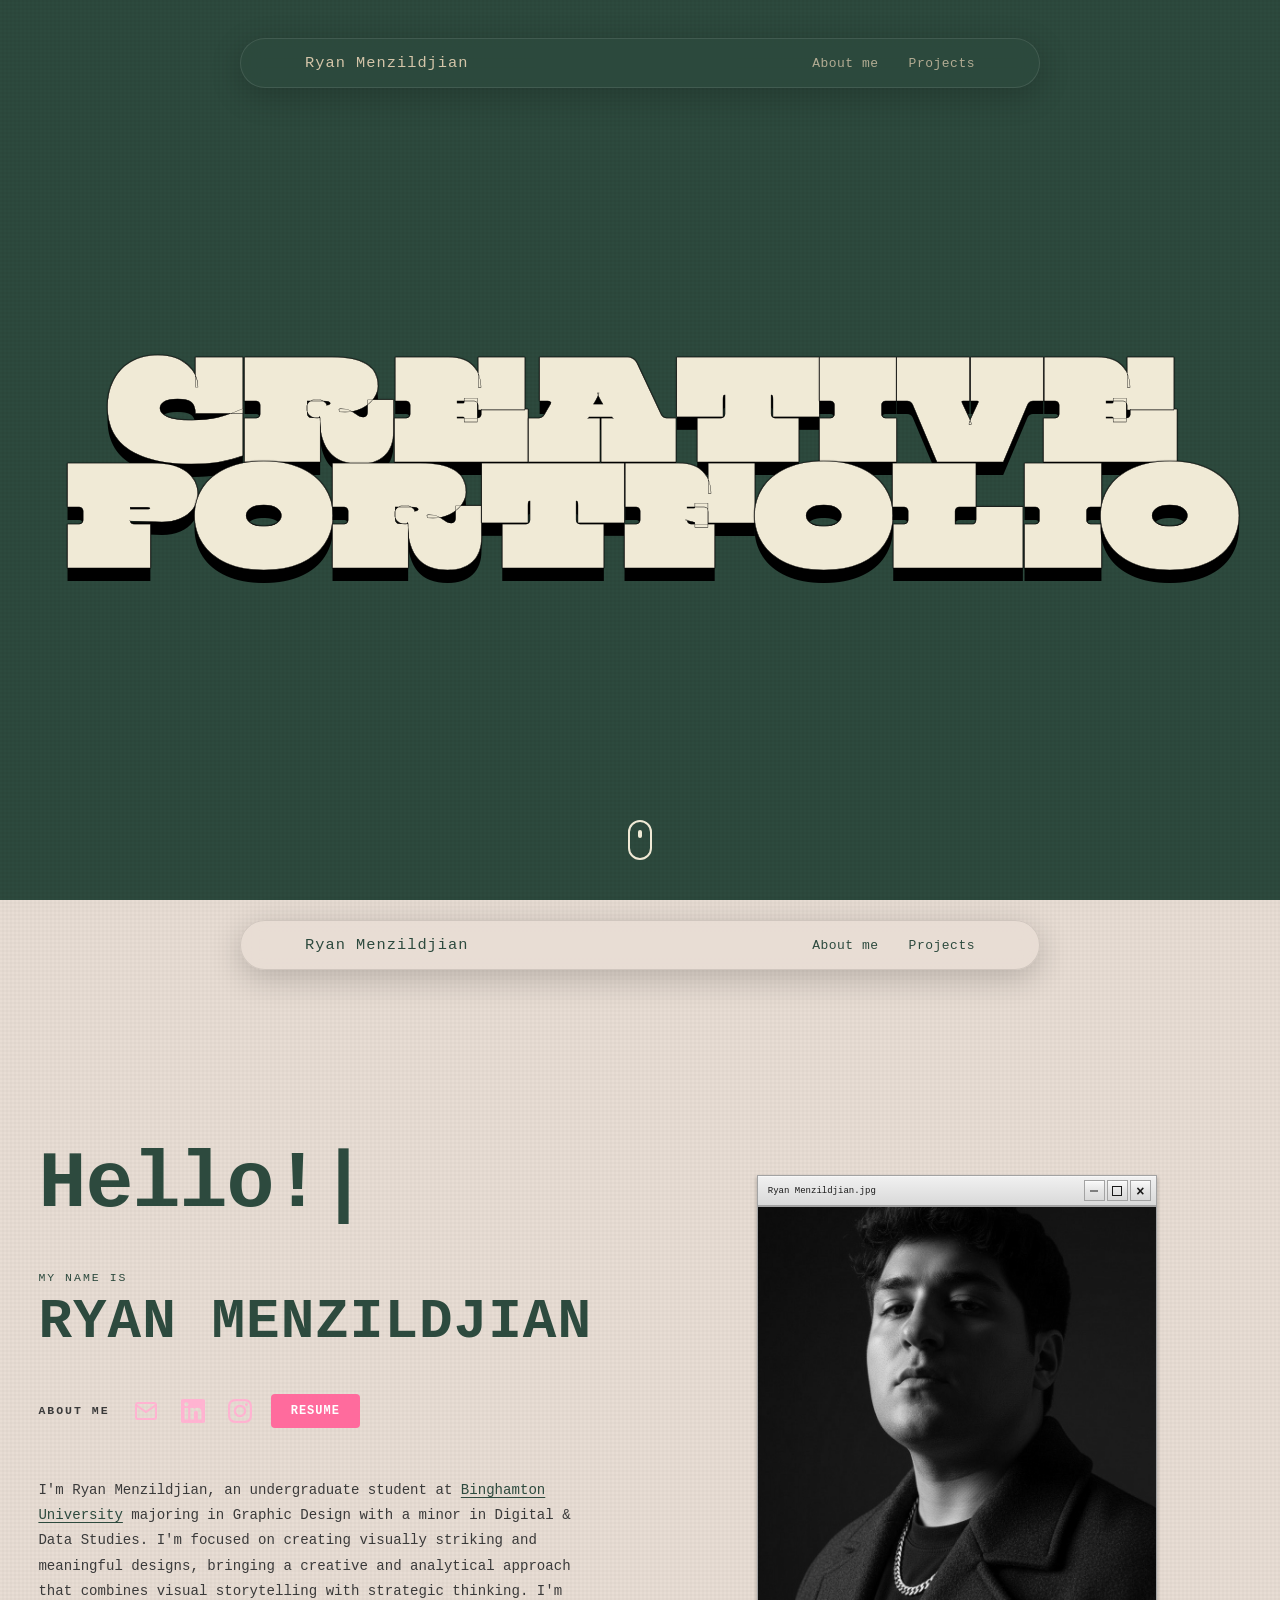
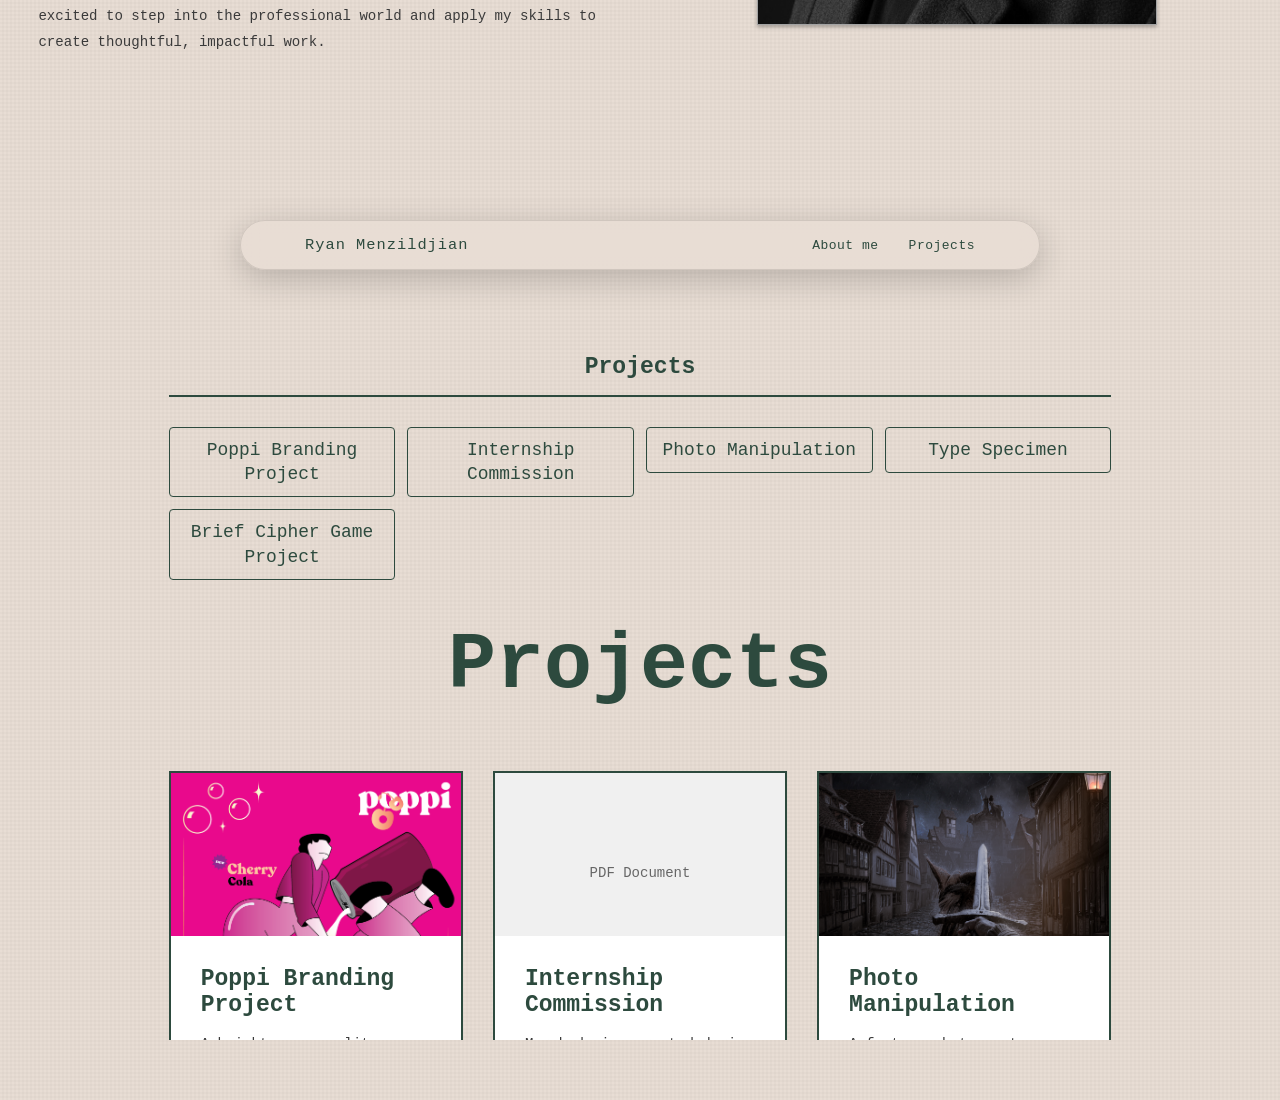
==== index.html @ 1279fafe "Initial portfolio site deployment Made-with: Cursor" ====
<!DOCTYPE html>
<html lang="en">
<head>
    <meta charset="UTF-8">
    <meta name="viewport" content="width=device-width, initial-scale=1.0">
    <title>Ryan Menzildjian - Creative Portfolio</title>
    <link rel="preconnect" href="https://fonts.googleapis.com">
    <link rel="preconnect" href="https://fonts.gstatic.com" crossorigin>
    <link href="https://fonts.googleapis.com/css2?family=Inter:wght@400;500;600;700&family=Archivo+Black&display=swap" rel="stylesheet">
    <link rel="stylesheet" href="styles.css">
</head>
<body>
    <!-- Scroll Progress Bar -->
    <div class="scroll-progress-bar"></div>
    
    <!-- Top Section - Green Background -->
    <section class="top-section">
        <header class="header-nav">
            <div class="name-header">Ryan Menzildjian</div>
            <nav class="nav-menu">
                <a href="#about">About me</a>
                <a href="#projects">Projects</a>
            </nav>
        </header>
        <h1 class="portfolio-title">
            <span class="word-first">
                <span class="letter">C</span>
                <span class="letter">r</span>
                <span class="letter">e</span>
                <span class="letter">a</span>
                <span class="letter">t</span>
                <span class="letter">i</span>
                <span class="letter">v</span>
                <span class="letter">e</span>
            </span>
            <span class="word-second">
                <span class="letter">P</span>
                <span class="letter">o</span>
                <span class="letter">r</span>
                <span class="letter">t</span>
                <span class="letter">f</span>
                <span class="letter">o</span>
                <span class="letter">l</span>
                <span class="letter">i</span>
                <span class="letter">o</span>
            </span>
        </h1>
        <div class="scroll-indicator">
            <div class="mouse-icon">
                <div class="mouse-wheel"></div>
            </div>
        </div>
    </section>

    <!-- Projects Section -->
    <section class="projects-section" id="projects">
        <header class="projects-header-nav">
            <div class="projects-name-header">Ryan Menzildjian</div>
            <nav class="projects-nav-menu">
                <a href="#about">About me</a>
                <a href="#projects">Projects</a>
            </nav>
        </header>
        <div class="projects-content">
            <div class="projects-sidebar">
                <h3 class="sidebar-title">Projects</h3>
                <ul class="projects-list">
                    <li><a href="project-poppi.html" class="project-list-link">Poppi Branding Project</a></li>
                    <li><a href="project-internship.html" class="project-list-link">Internship Commission</a></li>
                    <li><a href="project-photo-manipulation.html" class="project-list-link">Photo Manipulation</a></li>
                    <li><a href="project-type-specimen.html" class="project-list-link">Type Specimen</a></li>
                    <li><a href="project-brief-cipher.html" class="project-list-link">Brief Cipher Game Project</a></li>
                </ul>
            </div>
            <div class="projects-main">
                <h2 class="projects-title">Projects</h2>
                <div class="projects-grid">
                    <a href="project-poppi.html" class="project-card-link">
                        <div class="project-card">
                            <div class="project-gallery">
                                <div class="project-image-container">
                                    <img src="Poppi Branding Project/portfolio5 final)-01.png" alt="Poppi Branding Project preview" class="project-image">
                                </div>
                            </div>
                            <div class="project-info">
                                <h3 class="project-title">Poppi Branding Project</h3>
                                <p class="project-description">A bright, personality-driven branding concept for Poppi with packaging mockups and social-ready visuals.</p>
                            </div>
                        </div>
                    </a>
                    <a href="project-internship.html" class="project-card-link">
                        <div class="project-card">
                            <div class="project-gallery">
                                <div class="project-image-container">
                                    <div style="background: #f0f0f0; width: 100%; height: 200px; display: flex; align-items: center; justify-content: center; color: #666; font-size: 14px;">PDF Document</div>
                                </div>
                            </div>
                            <div class="project-info">
                                <h3 class="project-title">Internship Commission</h3>
                                <p class="project-description">Merch design created during my Girl Gains internship, from early concepts to print-ready files.</p>
                            </div>
                        </div>
                    </a>
                    <a href="project-photo-manipulation.html" class="project-card-link">
                        <div class="project-card">
                            <div class="project-gallery">
                                <div class="project-image-container">
                                    <img src="Photo Manipulation/Menzildjian_Finished.jpg" alt="Photo Manipulation" class="project-image">
                                </div>
                            </div>
                            <div class="project-info">
                                <h3 class="project-title">Photo Manipulation</h3>
                                <p class="project-description">A fantasy photo montage built for immersion, escapism, and a sense of wonder.</p>
                            </div>
                        </div>
                    </a>
                    <a href="project-type-specimen.html" class="project-card-link">
                        <div class="project-card">
                            <div class="project-gallery">
                                <div class="project-image-container">
                                    <img src="Type Specimen/TypePost1.png" alt="Type Specimen preview" class="project-image">
                                </div>
                            </div>
                            <div class="project-info">
                                <h3 class="project-title">Type Specimen</h3>
                                <p class="project-description">A type specimen series showing how one typeface can carry bold editorial and social layouts.</p>
                            </div>
                        </div>
                    </a>
                    <a href="project-brief-cipher.html" class="project-card-link">
                        <div class="project-card">
                            <div class="project-gallery">
                                <div class="project-image-container">
                                    <div class="brief-cipher-preview">
                                        <div class="brief-cipher-preview-title">BRIEF CIPHER</div>
                                        <div class="brief-cipher-preview-sub">Design Process Card Game</div>
                                        <div class="brief-cipher-preview-chip">4-8 Players</div>
                                    </div>
                                </div>
                            </div>
                            <div class="project-info">
                                <h3 class="project-title">Brief Cipher Game Project</h3>
                                <p class="project-description">A team card game that teaches design process through sketching, guessing, and quick collaboration.</p>
                            </div>
                        </div>
                    </a>
                </div>
            </div>
        </div>
    </section>

    <!-- Bottom Section - Beige Background -->
    <section class="bottom-section" id="about">
        <header class="bottom-header-nav">
            <div class="bottom-name-header">Ryan Menzildjian</div>
            <nav class="bottom-nav-menu">
                <a href="#about">About me</a>
                <a href="#projects">Projects</a>
            </nav>
        </header>
        <div class="bottom-content">
            <div class="left-content">
                <h1 class="greeting">
                    <span class="greeting-text" data-languages='["Hello!", "Hola!", "Bonjour!", "Ciao!", "こんにちは!", "Guten Tag!", "مرحبا!", "Привет!", "Olá!", "안녕하세요!"]'></span><span class="typing-cursor">|</span>
                </h1>
                <div class="name-intro">
                    <div class="name-label">MY NAME IS</div>
                    <div class="name-large">RYAN MENZILDJIAN</div>
                </div>
                <div class="about-section">
                    <h2 class="about-heading">ABOUT ME</h2>
                    <div class="contact-icons">
                        <a href="mailto:ryanmenzildjian@gmail.com" class="icon-link">
                            <svg class="icon" viewBox="0 0 24 24" fill="none" stroke="currentColor" stroke-width="2">
                                <path d="M4 4h16c1.1 0 2 .9 2 2v12c0 1.1-.9 2-2 2H4c-1.1 0-2-.9-2-2V6c0-1.1.9-2 2-2z"></path>
                                <polyline points="22,6 12,13 2,6"></polyline>
                            </svg>
                        </a>
                        <a href="https://www.linkedin.com/in/ryan-menzildjian-054751360" target="_blank" rel="noopener noreferrer" class="icon-link">
                            <svg class="icon" viewBox="0 0 24 24" fill="currentColor">
                                <path d="M20.447 20.452h-3.554v-5.569c0-1.328-.027-3.037-1.852-3.037-1.853 0-2.136 1.445-2.136 2.939v5.667H9.351V9h3.414v1.561h.046c.477-.9 1.637-1.85 3.37-1.85 3.601 0 4.267 2.37 4.267 5.455v6.286zM5.337 7.433c-1.144 0-2.063-.926-2.063-2.065 0-1.138.92-2.063 2.063-2.063 1.14 0 2.064.925 2.064 2.063 0 1.139-.925 2.065-2.064 2.065zm1.782 13.019H3.555V9h3.564v11.452zM22.225 0H1.771C.792 0 0 .774 0 1.729v20.542C0 23.227.792 24 1.771 24h20.451C23.2 24 24 23.227 24 22.271V1.729C24 .774 23.2 0 22.222 0h.003z"/>
                            </svg>
                        </a>
                        <a href="https://www.instagram.com/ryan.menzi/" target="_blank" rel="noopener noreferrer" class="icon-link">
                            <svg class="icon" viewBox="0 0 24 24" fill="currentColor">
                                <path d="M12 2.163c3.204 0 3.584.012 4.85.07 3.252.148 4.771 1.691 4.919 4.919.058 1.265.069 1.645.069 4.849 0 3.205-.012 3.584-.069 4.849-.149 3.225-1.664 4.771-4.919 4.919-1.266.058-1.644.07-4.85.07-3.204 0-3.584-.012-4.849-.07-3.26-.149-4.771-1.699-4.919-4.92-.058-1.265-.07-1.644-.07-4.849 0-3.204.013-3.583.07-4.849.149-3.227 1.664-4.771 4.919-4.919 1.266-.057 1.645-.069 4.849-.069zm0-2.163c-3.259 0-3.667.014-4.947.072-4.358.2-6.78 2.618-6.98 6.98-.059 1.281-.073 1.689-.073 4.948 0 3.259.014 3.668.072 4.948.2 4.358 2.618 6.78 6.98 6.98 1.281.058 1.689.072 4.948.072 3.259 0 3.668-.014 4.948-.072 4.354-.2 6.782-2.618 6.979-6.98.059-1.28.073-1.689.073-4.948 0-3.259-.014-3.667-.072-4.947-.196-4.354-2.617-6.78-6.979-6.98-1.281-.059-1.69-.073-4.949-.073zm0 5.838c-3.403 0-6.162 2.759-6.162 6.162s2.759 6.163 6.162 6.163 6.162-2.759 6.162-6.163c0-3.403-2.759-6.162-6.162-6.162zm0 10.162c-2.209 0-4-1.79-4-4 0-2.209 1.791-4 4-4s4 1.791 4 4c0 2.21-1.791 4-4 4zm6.406-11.845c-.796 0-1.441.645-1.441 1.44s.645 1.44 1.441 1.44c.795 0 1.439-.645 1.439-1.44s-.644-1.44-1.439-1.44z"/>
                            </svg>
                        </a>
                        <a href="Ryans Resume.pdf" target="_blank" rel="noopener noreferrer" class="resume-btn">RESUME</a>
                    </div>
                </div>
                <p class="bio-text">I'm Ryan Menzildjian, an undergraduate student at <a href="https://www.binghamton.edu" target="_blank" rel="noopener noreferrer" class="bio-link">Binghamton University</a> majoring in Graphic Design with a minor in Digital & Data Studies. I'm focused on creating visually striking and meaningful designs, bringing a creative and analytical approach that combines visual storytelling with strategic thinking. I'm excited to step into the professional world and apply my skills to create thoughtful, impactful work.</p>
            </div>
            <div class="right-content">
                <div class="portrait-frame">
                    <div class="windows-window">
                        <div class="window-titlebar">
                            <div class="window-title">Ryan Menzildjian.jpg</div>
                            <div class="window-controls">
                                <button class="window-btn minimize-btn"></button>
                                <button class="window-btn maximize-btn"></button>
                                <button class="window-btn close-btn"></button>
                            </div>
                        </div>
                        <div class="window-content">
                            <div class="portrait-image-wrapper">
                                <img src="imagdfgdfsge.jpg" alt="Ryan Menzildjian" class="portrait-image" draggable="false" oncontextmenu="return false;">
                            </div>
                        </div>
                    </div>
                </div>
            </div>
        </div>
    </section>

    <script src="image-compat.js"></script>
    <script src="script.js"></script>
</body>
</html>
---- styles.css ----
@font-face {
    font-family: 'Klose Slab';
    src: url('Klose Slab Regular.ttf') format('truetype');
    font-weight: normal;
    font-style: normal;
}

* {
    margin: 0;
    padding: 0;
    box-sizing: border-box;
}

:root {
    --green-dark: #2D4A3E;
    --green-light: #D4C5A9;
    --beige: #E8DDD4;
    --pink: #FF6B9D;
    --pink-light: #FFB3D1;
    --text-dark: #3A3A3A;
}

body {
    font-family: 'Consolas', 'Monaco', 'Menlo', 'Courier New', monospace;
    font-size: clamp(14px, 1vw, 16px);
    overflow-x: hidden;
    overflow-y: auto;
    height: 300vh;
}

/* Scroll Progress Bar */
.scroll-progress-bar {
    position: fixed;
    top: 0;
    left: 0;
    width: 0%;
    height: 4px;
    background: var(--green-light);
    z-index: 10000;
    transition: width 0.1s ease-out;
    box-shadow: 0 2px 4px rgba(0, 0, 0, 0.2);
}

/* Top Section - Green Background */
.top-section {
    min-height: 100vh;
    background: var(--green-dark);
    background-image: 
        repeating-linear-gradient(0deg, transparent, transparent 2px, rgba(0,0,0,0.03) 2px, rgba(0,0,0,0.03) 4px),
        repeating-linear-gradient(90deg, transparent, transparent 2px, rgba(0,0,0,0.03) 2px, rgba(0,0,0,0.03) 4px);
    position: fixed;
    top: 0;
    left: 0;
    right: 0;
    z-index: 1;
    display: flex;
    flex-direction: column;
    justify-content: space-between;
    padding: clamp(15px, 3vw, 40px);
}

.header-nav {
    display: flex;
    justify-content: space-between;
    align-items: center;
    margin-bottom: auto;
    position: relative;
    z-index: 100;
    pointer-events: auto;
    background: rgba(45, 74, 62, 0.9);
    backdrop-filter: blur(10px);
    border-radius: 50px;
    padding: 15px clamp(25px, 5vw, 80px);
    box-shadow: 0 8px 32px rgba(0, 0, 0, 0.2);
    border: 1px solid rgba(255, 255, 255, 0.1);
    max-width: 800px;
    margin-left: auto;
    margin-right: auto;
    width: 100%;
}

.name-header {
    font-size: clamp(14px, 1.2vw, 18px);
    font-weight: 500;
    color: var(--green-light);
    letter-spacing: 1px;
}

.nav-menu {
    display: flex;
    gap: 30px;
}

.nav-menu a {
    color: var(--green-light);
    text-decoration: none;
    font-size: clamp(13px, 1vw, 16px);
    font-weight: 400;
    letter-spacing: 0.5px;
    position: relative;
    transition: opacity 0.3s;
    display: inline-block;
}

.nav-menu a::after {
    content: '';
    position: absolute;
    bottom: -8px;
    left: 0;
    width: 100%;
    height: 2px;
    background: var(--green-light);
    transform: scaleX(0);
    transform-origin: left;
    transition: transform 0.3s ease;
}

.nav-menu a:hover::after {
    transform: scaleX(1);
    animation: none;
}

@keyframes underlineSlide {
    0%, 100% {
        transform: scaleX(0);
    }
    50% {
        transform: scaleX(1);
    }
}

.portfolio-title {
    font-family: 'Klose Slab', sans-serif;
    font-size: clamp(2.5rem, 12vw, 12rem);
    color: #F0EAD6;
    text-transform: uppercase;
    text-align: center;
    letter-spacing: -0.07em;
    line-height: 0.75;
    font-weight: 900;
    position: relative;
    z-index: 1;
    margin: auto 0;
    padding: 60px clamp(10px, 2vw, 40px);
    margin-top: 0px;
    cursor: pointer;
    transition: transform 0.3s ease;
    width: 100%;
    overflow: visible;
    box-sizing: border-box;
}

.scroll-indicator {
    position: absolute;
    bottom: 40px;
    left: 50%;
    transform: translateX(-50%);
    display: flex;
    flex-direction: column;
    align-items: center;
    gap: 8px;
    z-index: 10;
}

.mouse-icon {
    width: 24px;
    height: 40px;
    border: 2px solid #F0EAD6;
    border-radius: 15px;
    position: relative;
}

.mouse-wheel {
    width: 4px;
    height: 8px;
    background: #F0EAD6;
    border-radius: 2px;
    position: absolute;
    top: 8px;
    left: 50%;
    transform: translateX(-50%);
    animation: scrollWheel 2s ease-in-out infinite;
}

@keyframes scrollWheel {
    0% {
        opacity: 1;
        transform: translateX(-50%) translateY(0);
    }
    100% {
        opacity: 0;
        transform: translateX(-50%) translateY(12px);
    }
}

.portfolio-title:hover {
    transform: scale(1.02);
}

.portfolio-title .word-first,
.portfolio-title .word-second {
    display: block;
    position: relative;
    font-size: 0; /* Remove spacing between inline-block elements */
    white-space: nowrap;
    overflow: visible;
    width: 100%;
    min-width: fit-content;
}

.portfolio-title .word-first {
    letter-spacing: 0.05em;
    text-align: center;
}

.portfolio-title .word-second {
    margin-top: -0.1em;
    margin-left: 0;
    text-align: center;
    letter-spacing: 0.05em;
}

.portfolio-title .letter {
    display: inline-block;
    position: relative;
    margin: 0;
    padding: 0;
    font-size: clamp(1.8rem, 11vw, 12rem); /* Responsive scaling based on viewport */
    -webkit-text-stroke: clamp(0.3px, 0.03vw, 0.5px) #000000;
    text-stroke: clamp(0.3px, 0.03vw, 0.5px) #000000;
    -webkit-text-fill-color: #F0EAD6;
    text-shadow: 
        0 0 clamp(1px, 0.1vw, 2px) #000000,
        0 0 clamp(1px, 0.1vw, 2px) #000000,
        0 0 clamp(1px, 0.1vw, 2px) #000000,
        0 clamp(10px, 1vw, 15px) 0 #000000;
    opacity: 0;
    transform: translateY(30px);
    transition: transform 0.3s ease, color 0.3s ease;
    white-space: nowrap;
}

/* Different idle animations for each letter */
.portfolio-title .word-first .letter:nth-child(1) { 
    animation: fadeInUp 0.8s ease 0.2s forwards, letterFloat 4s ease-in-out 0.2s infinite, waterfallColor 4s ease-in-out 0s infinite; 
}
.portfolio-title .word-first .letter:nth-child(2) { 
    animation: fadeInUp 0.8s ease 0.25s forwards, letterSway 3.5s ease-in-out 0.25s infinite, waterfallColor 4s ease-in-out 0.2s infinite; 
}
.portfolio-title .word-first .letter:nth-child(3) { 
    animation: fadeInUp 0.8s ease 0.3s forwards, letterBounce 3.8s ease-in-out 0.3s infinite, waterfallColor 4s ease-in-out 0.4s infinite; 
}
.portfolio-title .word-first .letter:nth-child(4) { 
    animation: fadeInUp 0.8s ease 0.35s forwards, letterFloat 4.2s ease-in-out 0.35s infinite, waterfallColor 4s ease-in-out 0.6s infinite; 
}
.portfolio-title .word-first .letter:nth-child(5) { 
    animation: fadeInUp 0.8s ease 0.4s forwards, letterPulse 3.2s ease-in-out 0.4s infinite, waterfallColor 4s ease-in-out 0.8s infinite; 
}
.portfolio-title .word-first .letter:nth-child(6) { 
    animation: fadeInUp 0.8s ease 0.45s forwards, letterSway 3.7s ease-in-out 0.45s infinite, waterfallColor 4s ease-in-out 1s infinite; 
}
.portfolio-title .word-first .letter:nth-child(7) { 
    animation: fadeInUp 0.8s ease 0.5s forwards, letterBounce 4.1s ease-in-out 0.5s infinite, waterfallColor 4s ease-in-out 1.2s infinite; 
}
.portfolio-title .word-first .letter:nth-child(8) { 
    animation: fadeInUp 0.8s ease 0.55s forwards, letterFloat 3.9s ease-in-out 0.55s infinite, waterfallColor 4s ease-in-out 1.4s infinite; 
}

.portfolio-title .word-second .letter:nth-child(1) { 
    animation: fadeInUp 0.8s ease 0.6s forwards, letterFloat 4.3s ease-in-out 0.6s infinite, waterfallColor 4s ease-in-out 1.6s infinite; 
}
.portfolio-title .word-second .letter:nth-child(2) { 
    animation: fadeInUp 0.8s ease 0.65s forwards, letterSway 3.6s ease-in-out 0.65s infinite, waterfallColor 4s ease-in-out 1.8s infinite; 
}
.portfolio-title .word-second .letter:nth-child(3) { 
    animation: fadeInUp 0.8s ease 0.7s forwards, letterBounce 3.9s ease-in-out 0.7s infinite, waterfallColor 4s ease-in-out 2s infinite; 
}
.portfolio-title .word-second .letter:nth-child(4) { 
    animation: fadeInUp 0.8s ease 0.75s forwards, letterPulse 4.0s ease-in-out 0.75s infinite, waterfallColor 4s ease-in-out 2.2s infinite; 
}
.portfolio-title .word-second .letter:nth-child(5) { 
    animation: fadeInUp 0.8s ease 0.8s forwards, letterFloat 3.8s ease-in-out 0.8s infinite, waterfallColor 4s ease-in-out 2.4s infinite; 
}
.portfolio-title .word-second .letter:nth-child(6) { 
    animation: fadeInUp 0.8s ease 0.85s forwards, letterSway 4.1s ease-in-out 0.85s infinite, waterfallColor 4s ease-in-out 2.6s infinite; 
}
.portfolio-title .word-second .letter:nth-child(7) { 
    animation: fadeInUp 0.8s ease 0.9s forwards, letterBounce 3.7s ease-in-out 0.9s infinite, waterfallColor 4s ease-in-out 2.8s infinite; 
}
.portfolio-title .word-second .letter:nth-child(8) { 
    animation: fadeInUp 0.8s ease 0.95s forwards, letterPulse 4.2s ease-in-out 0.95s infinite, waterfallColor 4s ease-in-out 3s infinite; 
}
.portfolio-title .word-second .letter:nth-child(9) { 
    animation: fadeInUp 0.8s ease 1s forwards, letterFloat 3.5s ease-in-out 1s infinite, waterfallColor 4s ease-in-out 3.2s infinite; 
}

.portfolio-title:hover .letter {
    color: #E8DDD4;
}

/* Projects Section */
.projects-section {
    min-height: 100vh;
    background: var(--beige);
    background-image: 
        repeating-linear-gradient(0deg, transparent, transparent 2px, rgba(0,0,0,0.02) 2px, rgba(0,0,0,0.02) 4px),
        repeating-linear-gradient(90deg, transparent, transparent 2px, rgba(0,0,0,0.02) 2px, rgba(0,0,0,0.02) 4px);
    padding: 0;
    position: fixed;
    top: 200vh;
    left: 0;
    right: 0;
    z-index: 3;
    transform: translateY(0);
    transition: transform 0.8s cubic-bezier(0.4, 0, 0.2, 1);
    display: flex;
    flex-direction: column;
}

.projects-section.revealed {
    transform: translateY(-200vh);
}

.projects-header-nav {
    display: flex;
    justify-content: space-between;
    align-items: center;
    padding: 15px clamp(25px, 5vw, 80px);
    background: rgba(232, 221, 212, 0.9);
    backdrop-filter: blur(10px);
    border-radius: 50px;
    box-shadow: 0 8px 32px rgba(0, 0, 0, 0.2);
    border: 1px solid rgba(0, 0, 0, 0.1);
    max-width: 800px;
    margin: 20px auto;
    width: 100%;
    position: relative;
    z-index: 10;
}

.projects-name-header {
    font-size: clamp(14px, 1.2vw, 18px);
    font-weight: 500;
    color: var(--green-dark);
    letter-spacing: 1px;
}

.projects-nav-menu {
    display: flex;
    gap: 30px;
}

.projects-nav-menu a {
    color: var(--green-dark);
    text-decoration: none;
    font-size: clamp(13px, 1vw, 16px);
    font-weight: 400;
    letter-spacing: 0.5px;
    position: relative;
    transition: opacity 0.3s;
    display: inline-block;
}

.projects-nav-menu a::after {
    content: '';
    position: absolute;
    bottom: -8px;
    left: 0;
    width: 100%;
    height: 2px;
    background: var(--green-dark);
    transform: scaleX(0);
    transform-origin: left;
    transition: transform 0.3s ease;
}

.projects-nav-menu a:hover::after {
    transform: scaleX(1);
    animation: none;
}

.projects-content {
    max-width: 1600px;
    margin: 0 auto;
    padding: clamp(30px, 5vw, 80px) clamp(15px, 3vw, 40px);
    flex: 1;
    display: flex;
    gap: clamp(30px, 4vw, 60px);
    overflow-y: auto;
    overflow-x: visible;
    max-height: calc(100vh - 150px);
    scrollbar-width: none; /* Firefox */
    -ms-overflow-style: none; /* IE and Edge */
}

.projects-content::-webkit-scrollbar {
    display: none; /* Chrome, Safari, Opera */
}

.projects-sidebar {
    width: 250px;
    flex-shrink: 0;
    position: sticky;
    top: 100px;
    height: fit-content;
}

.sidebar-title {
    font-size: clamp(18px, 1.8vw, 24px);
    font-weight: 700;
    color: var(--green-dark);
    margin-bottom: 30px;
    padding-bottom: 15px;
    border-bottom: 2px solid var(--green-dark);
}

.projects-list {
    list-style: none;
    padding: 0;
    margin: 0;
}

.projects-list li {
    margin-bottom: 15px;
}

.project-list-link {
    color: var(--green-dark);
    text-decoration: none;
    font-size: clamp(14px, 1.4vw, 18px);
    font-weight: 500;
    display: block;
    padding: 10px 0;
    position: relative;
    transition: all 0.3s ease;
    padding-left: 20px;
    white-space: normal;
    overflow-wrap: anywhere;
    word-break: break-word;
    line-height: 1.35;
    max-width: 100%;
}

.project-list-link::before {
    content: '';
    position: absolute;
    left: 0;
    top: 50%;
    transform: translateY(-50%);
    width: 0;
    height: 2px;
    background: var(--green-dark);
    transition: width 0.3s ease;
}

.project-list-link:hover {
    padding-left: 30px;
    color: var(--pink);
}

.project-list-link:hover::before {
    width: 15px;
}

.projects-main {
    flex: 1;
    min-width: 0;
}

.projects-title {
    font-size: clamp(48px, 8vw, 80px);
    font-weight: 700;
    color: var(--green-dark);
    margin-bottom: 60px;
    text-align: center;
}

.projects-grid {
    display: grid;
    grid-template-columns: repeat(auto-fit, minmax(260px, 1fr));
    gap: 30px;
    width: 100%;
}

.project-card-link {
    text-decoration: none;
    color: inherit;
    display: block;
}

.project-card {
    background: white;
    border: 2px solid var(--green-dark);
    overflow: hidden;
    transition: transform 0.4s cubic-bezier(0.4, 0, 0.2, 1), box-shadow 0.4s ease, border-color 0.4s ease;
    margin-bottom: 0;
    break-inside: avoid;
    page-break-inside: avoid;
    display: block;
    width: 100%;
}

.project-card-link:hover .project-card {
    border-color: var(--pink);
    box-shadow: 0 15px 40px rgba(0, 0, 0, 0.2);
}

.project-gallery {
    display: block;
}

/* Keep collage cards to a single preview image */
.project-gallery .project-image-container:not(:first-child) {
    display: none;
}

.project-image-container {
    width: 100%;
    overflow: hidden;
    background: var(--beige);
    border: none;
    border-bottom: 2px solid var(--green-dark);
    position: relative;
    cursor: pointer;
    transition: transform 0.3s ease, box-shadow 0.3s ease;
    margin: 0;
}

.project-image-container:last-child {
    border-bottom: none;
}

.project-card-link:hover .project-image-container {
    border-color: var(--pink);
}


.project-image-container img {
    width: 100%;
    height: auto;
    display: block;
    transition: filter 0.4s ease;
    filter: brightness(1);
}

.brief-cipher-preview {
    width: 100%;
    min-height: 240px;
    aspect-ratio: 16 / 10;
    display: flex;
    flex-direction: column;
    justify-content: flex-start;
    align-items: center;
    gap: 10px;
    padding: 30px 24px 24px;
    text-align: center;
    background:
        radial-gradient(circle at 20% 20%, rgba(255, 191, 187, 0.85) 0%, rgba(255, 191, 187, 0) 45%),
        radial-gradient(circle at 80% 80%, rgba(46, 49, 146, 0.25) 0%, rgba(46, 49, 146, 0) 50%),
        linear-gradient(135deg, #f6eee3 0%, #ffdb3c 52%, #a0ff3f 100%);
    color: #231f20;
}

.brief-cipher-preview-title {
    font-size: clamp(22px, 3.2vw, 34px);
    font-weight: 800;
    letter-spacing: 1.5px;
}

.brief-cipher-preview-sub {
    font-size: clamp(13px, 1.1vw, 15px);
    font-weight: 600;
    opacity: 0.9;
}

.brief-cipher-preview-chip {
    margin-top: 6px;
    padding: 6px 14px;
    font-size: 12px;
    font-weight: 700;
    border-radius: 999px;
    border: 1px solid rgba(35, 31, 32, 0.55);
    background: rgba(255, 255, 255, 0.45);
}

.project-card-link:hover .project-image-container img {
    filter: brightness(0.95);
}


/* For single image, make it larger */
.project-gallery:has(.project-image-container:nth-child(1):only-child) .project-image-container {
    flex: 1 1 100%;
    max-width: 800px;
    aspect-ratio: 16 / 9;
}

.project-info {
    padding: 30px;
}

.project-title {
    font-size: clamp(18px, 1.8vw, 24px);
    font-weight: 700;
    color: var(--green-dark);
    margin-bottom: 15px;
}

.project-description {
    font-size: clamp(14px, 1.1vw, 16px);
    color: var(--text-dark);
    line-height: 1.6;
    margin-bottom: 20px;
}

.project-links {
    display: flex;
    gap: 15px;
}

.project-link {
    padding: 10px 20px;
    background: var(--green-dark);
    color: var(--green-light);
    text-decoration: none;
    font-size: clamp(12px, 0.9vw, 14px);
    font-weight: 500;
    text-transform: uppercase;
    letter-spacing: 1px;
    transition: background 0.3s ease;
}

.project-link:hover {
    background: var(--pink);
    color: white;
}

/* Bottom Section - Beige Background */
.bottom-section {
    min-height: 100vh;
    background: var(--beige);
    background-image: 
        repeating-linear-gradient(0deg, transparent, transparent 2px, rgba(0,0,0,0.02) 2px, rgba(0,0,0,0.02) 4px),
        repeating-linear-gradient(90deg, transparent, transparent 2px, rgba(0,0,0,0.02) 2px, rgba(0,0,0,0.02) 4px);
    padding: 0;
    position: fixed;
    top: 100vh;
    left: 0;
    right: 0;
    z-index: 2;
    transform: translateY(0);
    transition: transform 0.8s cubic-bezier(0.4, 0, 0.2, 1);
    display: flex;
    flex-direction: column;
}

.bottom-section.revealed {
    transform: translateY(-100vh);
}

.bottom-header-nav {
    display: flex;
    justify-content: space-between;
    align-items: center;
    padding: 15px clamp(25px, 5vw, 80px);
    background: rgba(232, 221, 212, 0.9);
    backdrop-filter: blur(10px);
    border-radius: 50px;
    box-shadow: 0 8px 32px rgba(0, 0, 0, 0.2);
    border: 1px solid rgba(0, 0, 0, 0.1);
    max-width: 800px;
    margin: 20px auto;
    width: 100%;
    position: relative;
    z-index: 10;
}

.bottom-name-header {
    font-size: clamp(14px, 1.2vw, 18px);
    font-weight: 500;
    color: var(--green-dark);
    letter-spacing: 1px;
}

.bottom-nav-menu {
    display: flex;
    gap: 30px;
}

.bottom-nav-menu a {
    color: var(--green-dark);
    text-decoration: none;
    font-size: clamp(13px, 1vw, 16px);
    font-weight: 400;
    letter-spacing: 0.5px;
    position: relative;
    transition: opacity 0.3s;
    display: inline-block;
}

.bottom-nav-menu a::after {
    content: '';
    position: absolute;
    bottom: -8px;
    left: 0;
    width: 100%;
    height: 2px;
    background: var(--green-dark);
    transform: scaleX(0);
    transform-origin: left;
    transition: transform 0.3s ease;
}

.bottom-nav-menu a:hover::after {
    transform: scaleX(1);
    animation: none;
}

/* Keep header visible when About section is revealed */
.top-section .header-nav {
    position: relative;
    z-index: 100;
}

body.about-revealed .top-section .header-nav,
body.projects-revealed .top-section .header-nav {
    position: fixed;
    top: 20px;
    left: 50%;
    transform: translateX(-50%);
    right: auto;
    background: rgba(45, 74, 62, 0.9);
    backdrop-filter: blur(10px);
    border-radius: 50px;
    padding: 15px clamp(25px, 5vw, 80px);
    z-index: 1000;
    box-shadow: 0 8px 32px rgba(0, 0, 0, 0.2);
    border: 1px solid rgba(255, 255, 255, 0.1);
    max-width: 800px;
    width: calc(100% - 40px);
}

.bottom-content {
    max-width: 1400px;
    margin: 0 auto;
    display: grid;
    grid-template-columns: 1fr 1fr;
    gap: clamp(40px, 5vw, 80px);
    align-items: center;
    padding: clamp(40px, 5vw, 80px) clamp(15px, 3vw, 40px);
    flex: 1;
    justify-content: center;
    min-height: calc(100vh - 80px);
}

.left-content {
    display: flex;
    flex-direction: column;
    gap: 30px;
}

.greeting {
    font-size: clamp(48px, 8vw, 80px);
    font-weight: 700;
    color: var(--green-dark);
    line-height: 1;
    letter-spacing: -1px;
    position: relative;
    min-height: 1.2em;
    display: inline-block;
}

.greeting-text {
    display: inline-block;
    position: relative;
}

.typing-cursor {
    display: inline-block;
    margin-left: -1px;
    animation: cursorBlink 1s infinite;
    color: var(--green-dark);
    letter-spacing: 0;
    vertical-align: baseline;
}

@keyframes cursorBlink {
    0%, 50% {
        opacity: 1;
    }
    51%, 100% {
        opacity: 0;
    }
}

.name-intro {
    display: flex;
    flex-direction: column;
    gap: 8px;
}

.name-label {
    font-size: clamp(11px, 0.9vw, 14px);
    font-weight: 500;
    color: var(--green-dark);
    text-transform: uppercase;
    letter-spacing: 2px;
}

.name-large {
    font-size: clamp(32px, 6vw, 56px);
    font-weight: 700;
    color: var(--green-dark);
    text-transform: uppercase;
    letter-spacing: 1px;
    line-height: 1.1;
}

.about-section {
    display: flex;
    align-items: center;
    gap: 20px;
    margin-top: 10px;
}

.about-heading {
    font-size: clamp(11px, 0.9vw, 14px);
    font-weight: 600;
    color: var(--text-dark);
    text-transform: uppercase;
    letter-spacing: 2px;
}

.contact-icons {
    display: flex;
    align-items: center;
    gap: 15px;
}

.icon-link {
    width: 32px;
    height: 32px;
    color: var(--pink-light);
    display: flex;
    align-items: center;
    justify-content: center;
    transition: color 0.3s;
}

.icon-link:hover {
    color: var(--pink);
}

.icon {
    width: 24px;
    height: 24px;
}

.resume-btn {
    padding: 10px 20px;
    background: var(--pink);
    color: white;
    text-decoration: none;
    font-size: clamp(12px, 0.9vw, 14px);
    font-weight: 600;
    text-transform: uppercase;
    letter-spacing: 1px;
    border-radius: 4px;
    transition: background 0.3s;
}

.resume-btn:hover {
    background: #FF5A8A;
}

.bio-text {
    font-size: clamp(14px, 1.1vw, 16px);
    line-height: 1.8;
    color: var(--text-dark);
    max-width: 600px;
    margin-top: 20px;
}

.bio-link {
    color: var(--green-dark);
    text-decoration: underline;
    text-decoration-thickness: 1px;
    text-underline-offset: 3px;
    transition: opacity 0.3s ease;
}

.bio-link:hover {
    opacity: 0.7;
}

/* Right Content - Portrait */
.right-content {
    display: flex;
    justify-content: center;
    align-items: start;
}

.portrait-frame {
    border: none;
    padding: 0;
    background: transparent;
    box-shadow: none;
    position: relative;
}

.windows-window {
    width: 400px;
    height: 450px;
    background: #ece9d8;
    border: 1px solid #a3a3a3;
    box-shadow: 0 0 0 1px #ffffff inset, 0 2px 4px rgba(0, 0, 0, 0.3);
    display: flex;
    flex-direction: column;
    overflow: hidden;
    animation: portraitFloat 4s ease-in-out infinite;
    position: relative;
    transition: transform 0.3s ease;
}

.windows-window.dragging {
    animation: none;
    cursor: grabbing;
}

.windows-window.returning {
    animation: returnToPosition 0.5s ease-out forwards;
}

@keyframes shake {
    0%, 100% { transform: translate(0, 0) rotate(0deg); }
    10% { transform: translate(-5px, -4px) rotate(-1deg); }
    20% { transform: translate(5px, 4px) rotate(1deg); }
    30% { transform: translate(-4px, 5px) rotate(-0.8deg); }
    40% { transform: translate(4px, -5px) rotate(0.8deg); }
    50% { transform: translate(-6px, 3px) rotate(-1.2deg); }
    60% { transform: translate(6px, -3px) rotate(1.2deg); }
    70% { transform: translate(-3px, -6px) rotate(-0.8deg); }
    80% { transform: translate(3px, 6px) rotate(0.8deg); }
    90% { transform: translate(-2px, 2px) rotate(-0.5deg); }
}

@keyframes returnToPosition {
    from {
        transform: var(--current-transform);
    }
    to {
        transform: translate(0, 0);
    }
}

.window-titlebar {
    height: 30px;
    background: linear-gradient(to bottom, #f1f1f1 0%, #e5e5e5 50%, #d9d9d9 100%);
    border-bottom: 1px solid #a3a3a3;
    display: flex;
    align-items: center;
    justify-content: space-between;
    padding: 0 5px;
    cursor: move;
    position: relative;
}

.window-titlebar::before {
    content: '';
    position: absolute;
    top: 0;
    left: 0;
    right: 0;
    height: 1px;
    background: rgba(255, 255, 255, 0.5);
}

.window-title {
    font-size: clamp(9px, 0.7vw, 11px);
    color: #1a1a1a;
    font-weight: 500;
    padding-left: 5px;
    user-select: none;
}

.window-controls {
    display: flex;
    gap: 2px;
}

.window-btn {
    width: 21px;
    height: 21px;
    border: 1px solid #a3a3a3;
    background: linear-gradient(to bottom, #f9f9f9 0%, #e5e5e5 50%, #d9d9d9 100%);
    cursor: pointer;
    position: relative;
    padding: 0;
    box-shadow: 0 1px 0 rgba(255, 255, 255, 0.5) inset;
}

.window-btn:hover {
    background: linear-gradient(to bottom, #ffffff 0%, #f0f0f0 50%, #e5e5e5 100%);
}

.window-btn:active {
    background: linear-gradient(to bottom, #d9d9d9 0%, #e5e5e5 50%, #f0f0f0 100%);
    box-shadow: 0 1px 2px rgba(0, 0, 0, 0.2) inset;
}

.minimize-btn::after {
    content: '';
    position: absolute;
    top: 50%;
    left: 50%;
    transform: translate(-50%, -50%);
    width: 8px;
    height: 1px;
    background: #1a1a1a;
}

.maximize-btn::after {
    content: '';
    position: absolute;
    top: 50%;
    left: 50%;
    transform: translate(-50%, -50%);
    width: 8px;
    height: 8px;
    border: 1px solid #1a1a1a;
    background: transparent;
}

.close-btn {
    background: linear-gradient(to bottom, #f9f9f9 0%, #e5e5e5 50%, #d9d9d9 100%);
}

.close-btn:hover {
    background: linear-gradient(to bottom, #e81123 0%, #c50e1f 50%, #b00e1a 100%);
    border-color: #8b0a14;
}

.close-btn:hover::after {
    background: #ffffff;
}

.close-btn::after {
    content: '×';
    position: absolute;
    top: 50%;
    left: 50%;
    transform: translate(-50%, -50%);
    font-size: clamp(14px, 1vw, 16px);
    line-height: 1;
    color: #1a1a1a;
    font-weight: bold;
}

.window-content {
    flex: 1;
    background: #ffffff;
    overflow: hidden;
    border-top: 1px solid #a3a3a3;
    position: relative;
    user-select: none;
    -webkit-user-select: none;
    -moz-user-select: none;
    -ms-user-select: none;
}

.window-content::before {
    content: '';
    position: absolute;
    top: 0;
    left: 0;
    width: 100%;
    height: 100%;
    z-index: 10;
    pointer-events: auto;
    background: transparent;
}

.portrait-image-wrapper {
    position: relative;
    width: 100%;
    height: 100%;
}

.portrait-image {
    width: 100%;
    height: 100%;
    object-fit: cover;
    display: block;
    filter: grayscale(100%);
    user-select: none;
    -webkit-user-select: none;
    -moz-user-select: none;
    -ms-user-select: none;
    pointer-events: none;
    -webkit-user-drag: none;
    -khtml-user-drag: none;
    -moz-user-drag: none;
    -o-user-drag: none;
    user-drag: none;
    position: relative;
    transition: filter 0.3s ease;
}

/* Selective color filter - keep red (#ED1C24) visible when dragging */
.portrait-image-wrapper.dragging .portrait-image {
    opacity: 0;
}

.portrait-image-wrapper.dragging::before {
    content: '';
    position: absolute;
    top: 0;
    left: 0;
    width: 100%;
    height: 100%;
    background-image: url('imagdfgdfsge - Copy.jpg');
    background-size: cover;
    background-position: center;
    filter: grayscale(100%);
    z-index: 1;
    pointer-events: none;
}

.portrait-image-wrapper.dragging::after {
    content: '';
    position: absolute;
    top: 0;
    left: 0;
    width: 100%;
    height: 100%;
    background-image: url('imagdfgdfsge - Copy.jpg');
    background-size: cover;
    background-position: center;
    filter: brightness(0) saturate(100%) invert(13%) sepia(94%) saturate(7158%) hue-rotate(350deg) brightness(95%) contrast(95%);
    mix-blend-mode: screen;
    opacity: 0.9;
    z-index: 2;
    pointer-events: none;
}

@keyframes portraitFloat {
    0%, 100% {
        transform: translateY(0) rotate(0deg);
    }
    50% {
        transform: translateY(-10px) rotate(1deg);
    }
}

@keyframes fadeInUp {
    from {
        opacity: 0;
        transform: translateY(30px);
    }
    to {
        opacity: 1;
        transform: translateY(0);
    }
}

@keyframes letterFloat {
    0%, 100% {
        transform: translateY(0) rotate(0deg) scale(1);
    }
    25% {
        transform: translateY(-8px) rotate(-1deg) scale(1.02);
    }
    50% {
        transform: translateY(-4px) rotate(0deg) scale(1);
    }
    75% {
        transform: translateY(-10px) rotate(1deg) scale(1.02);
    }
}

@keyframes letterPulse {
    0%, 100% {
        transform: scale(1);
    }
    50% {
        transform: scale(1.05);
    }
}

@keyframes letterSway {
    0%, 100% {
        transform: translateX(0) rotate(0deg);
    }
    25% {
        transform: translateX(3px) rotate(0.5deg);
    }
    50% {
        transform: translateX(0) rotate(0deg);
    }
    75% {
        transform: translateX(-3px) rotate(-0.5deg);
    }
}

@keyframes letterBounce {
    0%, 100% {
        transform: translateY(0);
    }
    50% {
        transform: translateY(-6px);
    }
}

@keyframes letterFloat {
    0%, 100% {
        transform: translateY(0) rotate(0deg) scale(1);
    }
    25% {
        transform: translateY(-8px) rotate(-1deg) scale(1.02);
    }
    50% {
        transform: translateY(-4px) rotate(0deg) scale(1);
    }
    75% {
        transform: translateY(-10px) rotate(1deg) scale(1.02);
    }
}

@keyframes letterPulse {
    0%, 100% {
        transform: scale(1);
    }
    50% {
        transform: scale(1.05);
    }
}

@keyframes waterfallColor {
    0% {
        -webkit-text-fill-color: #F0EAD6;
    }
    20% {
        -webkit-text-fill-color: #D4C5A9;
    }
    40% {
        -webkit-text-fill-color: #E8DDD4;
    }
    60% {
        -webkit-text-fill-color: #FFB3D1;
    }
    80% {
        -webkit-text-fill-color: #FF6B9D;
    }
    100% {
        -webkit-text-fill-color: #F0EAD6;
    }
}

@keyframes letterSway {
    0%, 100% {
        transform: translateX(0) rotate(0deg);
    }
    25% {
        transform: translateX(3px) rotate(0.5deg);
    }
    50% {
        transform: translateX(0) rotate(0deg);
    }
    75% {
        transform: translateX(-3px) rotate(-0.5deg);
    }
}

@keyframes letterBounce {
    0%, 100% {
        transform: translateY(0);
    }
    50% {
        transform: translateY(-6px);
    }
}

/* Responsive */
@media (max-width: 1400px) {
    .projects-content {
        flex-direction: column;
        gap: 40px;
    }

    .projects-sidebar {
        width: 100%;
        position: static;
        top: auto;
    }

    .projects-sidebar .sidebar-title {
        text-align: center;
    }

    .projects-list {
        display: grid;
        grid-template-columns: repeat(auto-fit, minmax(180px, 1fr));
        gap: 12px;
        width: 100%;
    }

    .projects-list li {
        margin-bottom: 0;
        min-width: 0;
        max-width: 100%;
    }

    .project-list-link {
        padding: 10px 12px;
        border: 1px solid var(--green-dark);
        border-radius: 4px;
        text-align: center;
        width: 100%;
        max-width: 100%;
        box-sizing: border-box;
    }

    .project-list-link::before {
        display: none;
    }

    .project-list-link:hover {
        padding-left: 12px;
        background: var(--green-dark);
        color: var(--green-light);
    }
}

@media (max-width: 1200px) {
    .header-nav,
    .projects-header-nav,
    .bottom-header-nav {
        padding: 15px 40px;
    }

    .bottom-content {
        padding: 60px 30px;
    }

    .projects-content {
        padding: 60px 30px;
    }
}

@media (max-width: 968px) {
    .top-section {
        padding: 30px 20px;
    }

    .bottom-content {
        grid-template-columns: 1fr;
        gap: 60px;
        padding: 60px 30px;
    }

    .right-content {
        justify-content: center;
    }

    .portrait-frame {
        width: 100%;
        max-width: 400px;
    }

    .windows-window {
        width: 100%;
        max-width: 400px;
        height: auto;
        aspect-ratio: 8 / 9;
    }

    .portrait-placeholder {
        width: 100%;
        height: 500px;
    }

    .title-line.indent {
        margin-left: 30px;
    }

    .header-nav,
    .projects-header-nav,
    .bottom-header-nav {
        padding: 12px 30px;
        max-width: 100%;
    }

    .name-header,
    .projects-name-header,
    .bottom-name-header {
        font-size: clamp(14px, 1.1vw, 16px);
    }

    .nav-menu a,
    .projects-nav-menu a,
    .bottom-nav-menu a {
        font-size: clamp(13px, 0.95vw, 14px);
    }

    .portfolio-title {
        padding: 40px 0;
    }

    .portfolio-title .letter {
        font-size: clamp(2rem, 9vw, 8rem);
    }

    .projects-content {
        flex-direction: column;
        gap: 40px;
        padding: 40px 20px;
    }

    .projects-title {
        font-size: clamp(36px, 6vw, 60px);
        margin-bottom: 40px;
    }

    .greeting {
        font-size: clamp(36px, 6vw, 60px);
    }

    .name-large {
        font-size: clamp(28px, 5vw, 48px);
    }

    .bio-text {
        font-size: clamp(14px, 1vw, 15px);
    }
}

@media (max-width: 768px) {
    .top-section,
    .bottom-section,
    .projects-section {
        padding: 20px 15px;
    }

    .header-nav,
    .projects-header-nav,
    .bottom-header-nav {
        flex-direction: column;
        align-items: center;
        gap: 15px;
        padding: 15px 25px;
        border-radius: 30px;
    }

    .nav-menu,
    .projects-nav-menu,
    .bottom-nav-menu {
        gap: 20px;
        flex-wrap: wrap;
        justify-content: center;
    }

    .nav-menu a,
    .projects-nav-menu a,
    .bottom-nav-menu a {
        font-size: 14px;
    }

    .portfolio-title {
        padding: 30px 0;
    }

    .portfolio-title .letter {
        font-size: clamp(1.8rem, 7vw, 6rem);
    }

    .scroll-indicator {
        bottom: 20px;
    }

    .bottom-content {
        padding: 40px 20px;
        gap: 40px;
    }

    .projects-content {
        padding: 30px 15px;
        gap: 30px;
    }

    .projects-title {
        font-size: clamp(32px, 8vw, 56px);
        margin-bottom: 30px;
    }

    .greeting {
        font-size: clamp(32px, 8vw, 56px);
    }

    .name-large {
        font-size: clamp(24px, 6vw, 42px);
    }

    .about-section {
        flex-direction: column;
        align-items: flex-start;
        gap: 15px;
    }

    .contact-icons {
        flex-wrap: wrap;
    }

    .bio-text {
        font-size: clamp(13px, 0.95vw, 14px);
        line-height: 1.7;
    }

    .portrait-frame {
        max-width: 100%;
    }

    .windows-window {
        max-width: 100%;
    }

    .project-info {
        padding: 20px;
    }

    .project-title {
        font-size: clamp(18px, 1.6vw, 20px);
    }

    .project-description {
        font-size: clamp(13px, 0.95vw, 14px);
    }

    .project-link {
        padding: 8px 16px;
        font-size: clamp(11px, 0.85vw, 12px);
    }

    body.about-revealed .top-section .header-nav,
    body.projects-revealed .top-section .header-nav {
        padding: 12px 25px;
        max-width: calc(100% - 40px);
    }
}

@media (max-width: 480px) {
    .top-section,
    .bottom-section,
    .projects-section {
        padding: 15px 10px;
    }

    .header-nav,
    .projects-header-nav,
    .bottom-header-nav {
        padding: 12px 20px;
        border-radius: 25px;
    }

    .name-header,
    .projects-name-header,
    .bottom-name-header {
        font-size: 14px;
    }

    .nav-menu,
    .projects-nav-menu,
    .bottom-nav-menu {
        gap: 15px;
    }

    .nav-menu a,
    .projects-nav-menu a,
    .bottom-nav-menu a {
        font-size: 13px;
    }

    .portfolio-title {
        padding: 20px 0;
    }

    .portfolio-title .letter {
        font-size: clamp(1.5rem, 6.5vw, 5rem);
    }

    .bottom-content {
        padding: 30px 15px;
        gap: 30px;
    }

    .projects-content {
        padding: 20px 10px;
        gap: 25px;
    }

    .projects-title {
        font-size: clamp(28px, 7vw, 48px);
        margin-bottom: 25px;
    }

    .greeting {
        font-size: clamp(28px, 7vw, 48px);
    }

    .name-large {
        font-size: clamp(20px, 5vw, 36px);
    }

    .name-label {
        font-size: clamp(11px, 0.85vw, 12px);
    }

    .about-heading {
        font-size: clamp(11px, 0.85vw, 12px);
    }

    .bio-text {
        font-size: clamp(12px, 0.9vw, 13px);
    }

    .project-info {
        padding: 15px;
    }

    .project-title {
        font-size: clamp(16px, 1.4vw, 18px);
        margin-bottom: 10px;
    }

    .project-description {
        font-size: clamp(12px, 0.9vw, 13px);
        margin-bottom: 15px;
    }

    .project-links {
        flex-direction: column;
        gap: 10px;
    }

    .project-link {
        text-align: center;
        padding: 10px 16px;
    }

    .projects-list {
        flex-direction: column;
        align-items: stretch;
        display: grid;
        grid-template-columns: 1fr;
    }

    .project-list-link {
        text-align: center;
        width: 100%;
        max-width: 100%;
        padding-left: 10px;
        padding-right: 10px;
    }

    body.about-revealed .top-section .header-nav,
    body.projects-revealed .top-section .header-nav {
        padding: 12px 20px;
        max-width: calc(100% - 20px);
    }
}

@media (max-width: 360px) {
    .portfolio-title {
        padding: 15px 0;
    }

    .portfolio-title .letter {
        font-size: clamp(1.2rem, 5.5vw, 4rem);
    }

    .portfolio-title .word-first,
    .portfolio-title .word-second {
        min-width: fit-content;
    }

    .nav-menu,
    .projects-nav-menu,
    .bottom-nav-menu {
        flex-direction: column;
        gap: 10px;
        width: 100%;
    }

    .nav-menu a,
    .projects-nav-menu a,
    .bottom-nav-menu a {
        width: 100%;
        text-align: center;
    }
}
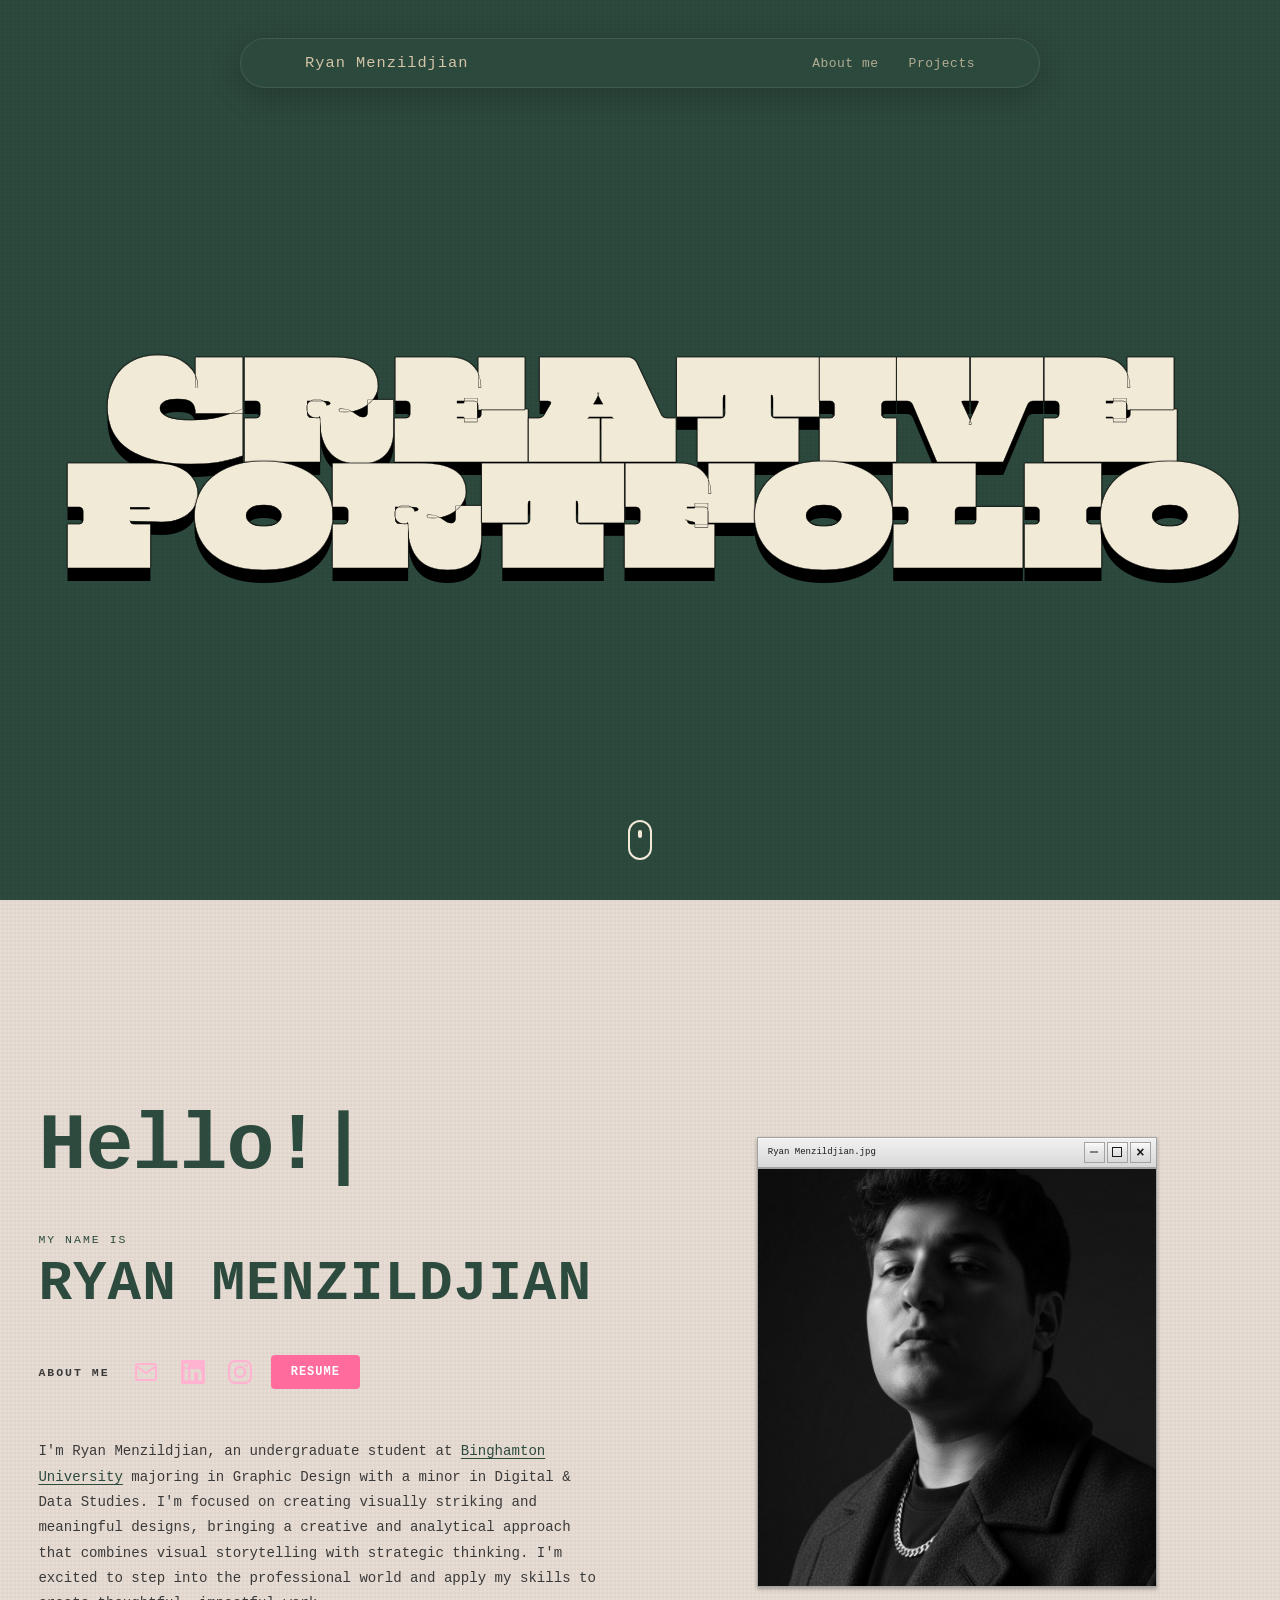
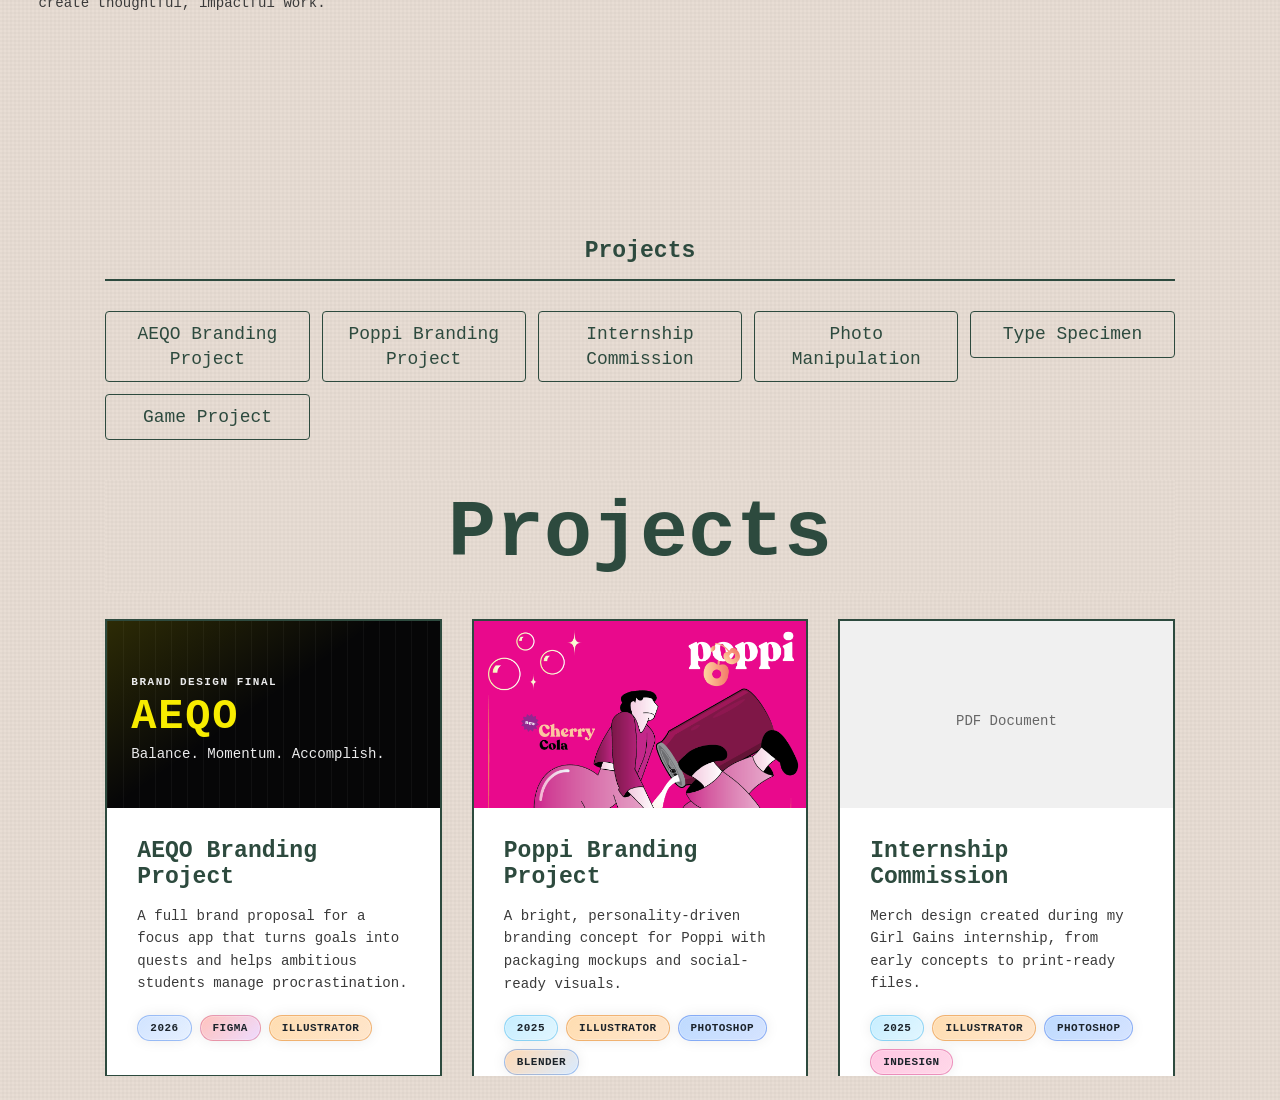
==== commit 4f0c02b3: "Polish portfolio project browsing and add AEQO experience. This updates the landing projects layout," ====
--- a/index.html
+++ b/index.html
@@ -54,27 +54,43 @@
 
     <!-- Projects Section -->
     <section class="projects-section" id="projects">
-        <header class="projects-header-nav">
-            <div class="projects-name-header">Ryan Menzildjian</div>
-            <nav class="projects-nav-menu">
-                <a href="#about">About me</a>
-                <a href="#projects">Projects</a>
-            </nav>
-        </header>
         <div class="projects-content">
             <div class="projects-sidebar">
                 <h3 class="sidebar-title">Projects</h3>
                 <ul class="projects-list">
+                    <li><a href="project-aeqo.html" class="project-list-link">AEQO Branding Project</a></li>
                     <li><a href="project-poppi.html" class="project-list-link">Poppi Branding Project</a></li>
                     <li><a href="project-internship.html" class="project-list-link">Internship Commission</a></li>
                     <li><a href="project-photo-manipulation.html" class="project-list-link">Photo Manipulation</a></li>
                     <li><a href="project-type-specimen.html" class="project-list-link">Type Specimen</a></li>
-                    <li><a href="project-brief-cipher.html" class="project-list-link">Brief Cipher Game Project</a></li>
+                    <li><a href="project-brief-cipher.html" class="project-list-link">Game Project</a></li>
                 </ul>
             </div>
             <div class="projects-main">
                 <h2 class="projects-title">Projects</h2>
                 <div class="projects-grid">
+                    <a href="project-aeqo.html" class="project-card-link">
+                        <div class="project-card">
+                            <div class="project-gallery">
+                                <div class="project-image-container">
+                                    <div class="aeqo-preview">
+                                        <div class="aeqo-preview-kicker">BRAND DESIGN FINAL</div>
+                                        <div class="aeqo-preview-title">AEQO</div>
+                                        <div class="aeqo-preview-sub">Balance. Momentum. Accomplish.</div>
+                                    </div>
+                                </div>
+                            </div>
+                            <div class="project-info">
+                                <h3 class="project-title">AEQO Branding Project</h3>
+                                <p class="project-description">A full brand proposal for a focus app that turns goals into quests and helps ambitious students manage procrastination.</p>
+                                <div class="project-meta-tags">
+                                    <span class="project-meta-tag tag-year-2026">2026</span>
+                                    <span class="project-meta-tag tag-figma">Figma</span>
+                                    <span class="project-meta-tag tag-illustrator">Illustrator</span>
+                                </div>
+                            </div>
+                        </div>
+                    </a>
                     <a href="project-poppi.html" class="project-card-link">
                         <div class="project-card">
                             <div class="project-gallery">
@@ -85,6 +101,12 @@
                             <div class="project-info">
                                 <h3 class="project-title">Poppi Branding Project</h3>
                                 <p class="project-description">A bright, personality-driven branding concept for Poppi with packaging mockups and social-ready visuals.</p>
+                                <div class="project-meta-tags">
+                                    <span class="project-meta-tag tag-year-2025">2025</span>
+                                    <span class="project-meta-tag tag-illustrator">Illustrator</span>
+                                    <span class="project-meta-tag tag-photoshop">Photoshop</span>
+                                    <span class="project-meta-tag tag-blender">Blender</span>
+                                </div>
                             </div>
                         </div>
                     </a>
@@ -98,6 +120,12 @@
                             <div class="project-info">
                                 <h3 class="project-title">Internship Commission</h3>
                                 <p class="project-description">Merch design created during my Girl Gains internship, from early concepts to print-ready files.</p>
+                                <div class="project-meta-tags">
+                                    <span class="project-meta-tag tag-year-2025">2025</span>
+                                    <span class="project-meta-tag tag-illustrator">Illustrator</span>
+                                    <span class="project-meta-tag tag-photoshop">Photoshop</span>
+                                    <span class="project-meta-tag tag-indesign">InDesign</span>
+                                </div>
                             </div>
                         </div>
                     </a>
@@ -111,6 +139,11 @@
                             <div class="project-info">
                                 <h3 class="project-title">Photo Manipulation</h3>
                                 <p class="project-description">A fantasy photo montage built for immersion, escapism, and a sense of wonder.</p>
+                                <div class="project-meta-tags">
+                                    <span class="project-meta-tag tag-year-2025">2025</span>
+                                    <span class="project-meta-tag tag-photoshop">Photoshop</span>
+                                    <span class="project-meta-tag tag-photography">Photography</span>
+                                </div>
                             </div>
                         </div>
                     </a>
@@ -124,6 +157,11 @@
                             <div class="project-info">
                                 <h3 class="project-title">Type Specimen</h3>
                                 <p class="project-description">A type specimen series showing how one typeface can carry bold editorial and social layouts.</p>
+                                <div class="project-meta-tags">
+                                    <span class="project-meta-tag tag-year-2025">2025</span>
+                                    <span class="project-meta-tag tag-illustrator">Illustrator</span>
+                                    <span class="project-meta-tag tag-indesign">InDesign</span>
+                                </div>
                             </div>
                         </div>
                     </a>
@@ -139,8 +177,13 @@
                                 </div>
                             </div>
                             <div class="project-info">
-                                <h3 class="project-title">Brief Cipher Game Project</h3>
+                                <h3 class="project-title">Game Project</h3>
                                 <p class="project-description">A team card game that teaches design process through sketching, guessing, and quick collaboration.</p>
+                                <div class="project-meta-tags">
+                                    <span class="project-meta-tag tag-year-2025">2025</span>
+                                    <span class="project-meta-tag tag-illustrator">Illustrator</span>
+                                    <span class="project-meta-tag tag-indesign">InDesign</span>
+                                </div>
                             </div>
                         </div>
                     </a>
@@ -151,13 +194,6 @@
 
     <!-- Bottom Section - Beige Background -->
     <section class="bottom-section" id="about">
-        <header class="bottom-header-nav">
-            <div class="bottom-name-header">Ryan Menzildjian</div>
-            <nav class="bottom-nav-menu">
-                <a href="#about">About me</a>
-                <a href="#projects">Projects</a>
-            </nav>
-        </header>
         <div class="bottom-content">
             <div class="left-content">
                 <h1 class="greeting">
--- a/styles.css
+++ b/styles.css
@@ -382,13 +382,12 @@
 .projects-content {
     max-width: 1600px;
     margin: 0 auto;
-    padding: clamp(30px, 5vw, 80px) clamp(15px, 3vw, 40px);
+    padding: clamp(20px, 3vw, 44px) clamp(15px, 3vw, 40px) clamp(12px, 2vw, 24px);
     flex: 1;
     display: flex;
     gap: clamp(30px, 4vw, 60px);
-    overflow-y: auto;
-    overflow-x: visible;
-    max-height: calc(100vh - 150px);
+    overflow: hidden;
+    max-height: 100vh;
     scrollbar-width: none; /* Firefox */
     -ms-overflow-style: none; /* IE and Edge */
 }
@@ -465,14 +464,46 @@
 .projects-main {
     flex: 1;
     min-width: 0;
+    position: relative;
+    overflow-y: auto;
+    overflow-x: hidden;
+    max-height: calc(100vh - 56px);
+    scrollbar-width: none;
+    -ms-overflow-style: none;
+}
+
+.projects-main::-webkit-scrollbar {
+    display: none;
 }
 
 .projects-title {
     font-size: clamp(48px, 8vw, 80px);
     font-weight: 700;
     color: var(--green-dark);
-    margin-bottom: 60px;
+    margin: 0 0 26px;
     text-align: center;
+    position: sticky;
+    top: 0;
+    z-index: 20;
+    background-color: var(--beige);
+    background-image:
+        repeating-linear-gradient(0deg, transparent, transparent 2px, rgba(0,0,0,0.02) 2px, rgba(0,0,0,0.02) 4px),
+        repeating-linear-gradient(90deg, transparent, transparent 2px, rgba(0,0,0,0.02) 2px, rgba(0,0,0,0.02) 4px);
+    padding: 8px 0 14px;
+}
+
+.projects-title::before {
+    content: '';
+    position: absolute;
+    left: 0;
+    right: 0;
+    top: -30px;
+    height: 30px;
+    background-color: var(--beige);
+    background-image:
+        repeating-linear-gradient(0deg, transparent, transparent 2px, rgba(0,0,0,0.02) 2px, rgba(0,0,0,0.02) 4px),
+        repeating-linear-gradient(90deg, transparent, transparent 2px, rgba(0,0,0,0.02) 2px, rgba(0,0,0,0.02) 4px);
+    pointer-events: none;
 }
 
 .projects-grid {
@@ -583,6 +614,55 @@
     background: rgba(255, 255, 255, 0.45);
 }
 
+.aeqo-preview {
+    width: 100%;
+    min-height: 240px;
+    aspect-ratio: 16 / 10;
+    display: flex;
+    flex-direction: column;
+    justify-content: center;
+    align-items: flex-start;
+    gap: 8px;
+    padding: 26px 24px;
+    text-align: left;
+    background:
+        linear-gradient(145deg, rgba(247, 236, 0, 0.18) 0%, rgba(247, 236, 0, 0) 45%),
+        repeating-linear-gradient(90deg, rgba(255, 255, 255, 0.04) 0 1px, transparent 1px 16px),
+        #060607;
+    color: #f7ec00;
+    transform: translateY(-22px);
+}
+
+.aeqo-preview-kicker {
+    font-size: 11px;
+    letter-spacing: 1.5px;
+    font-weight: 700;
+    color: #ebebec;
+}
+
+.aeqo-preview-title {
+    font-size: clamp(28px, 3.8vw, 42px);
+    line-height: 1;
+    font-weight: 800;
+    letter-spacing: 1.8px;
+}
+
+.aeqo-preview-sub {
+    font-size: clamp(13px, 1.1vw, 15px);
+    font-weight: 500;
+    color: #ebebec;
+}
+
+.aeqo-preview-chip {
+    margin-top: 8px;
+    padding: 6px 12px;
+    border-radius: 999px;
+    font-size: 11px;
+    font-weight: 700;
+    color: #060607;
+    background: #f7ec00;
+}
+
 .project-card-link:hover .project-image-container img {
     filter: brightness(0.95);
 }
@@ -611,6 +691,75 @@
     color: var(--text-dark);
     line-height: 1.6;
     margin-bottom: 20px;
+}
+
+.project-meta-tags {
+    display: flex;
+    flex-wrap: wrap;
+    gap: 8px;
+    margin-bottom: 4px;
+}
+
+.project-meta-tag {
+    display: inline-flex;
+    align-items: center;
+    padding: 6px 12px;
+    border: 1px solid transparent;
+    border-radius: 999px;
+    backdrop-filter: blur(6px);
+    font-size: 11px;
+    font-weight: 600;
+    letter-spacing: 0.45px;
+    text-transform: uppercase;
+    color: #1c242b;
+    box-shadow: inset 0 0 0 1px rgba(255, 255, 255, 0.22), 0 0 14px rgba(0, 0, 0, 0.08);
+    transition: transform 0.2s ease, box-shadow 0.2s ease, filter 0.2s ease;
+}
+
+.project-meta-tag.tag-year-2025 {
+    background: linear-gradient(135deg, rgba(120, 214, 255, 0.42) 0%, rgba(120, 214, 255, 0.22) 100%);
+    border-color: rgba(67, 181, 235, 0.48);
+}
+
+.project-meta-tag.tag-year-2026 {
+    background: linear-gradient(135deg, rgba(145, 190, 255, 0.42) 0%, rgba(145, 190, 255, 0.22) 100%);
+    border-color: rgba(88, 142, 236, 0.5);
+}
+
+.project-meta-tag.tag-figma {
+    background: linear-gradient(135deg, rgba(255, 111, 97, 0.42) 0%, rgba(177, 92, 255, 0.22) 100%);
+    border-color: rgba(209, 92, 130, 0.48);
+}
+
+.project-meta-tag.tag-illustrator {
+    background: linear-gradient(135deg, rgba(255, 180, 82, 0.45) 0%, rgba(255, 150, 42, 0.24) 100%);
+    border-color: rgba(226, 132, 40, 0.5);
+}
+
+.project-meta-tag.tag-photoshop {
+    background: linear-gradient(135deg, rgba(112, 174, 255, 0.45) 0%, rgba(80, 139, 255, 0.24) 100%);
+    border-color: rgba(70, 122, 235, 0.5);
+}
+
+.project-meta-tag.tag-indesign {
+    background: linear-gradient(135deg, rgba(255, 126, 189, 0.44) 0%, rgba(255, 91, 162, 0.24) 100%);
+    border-color: rgba(217, 80, 146, 0.5);
+}
+
+.project-meta-tag.tag-photography {
+    background: linear-gradient(135deg, rgba(178, 255, 130, 0.42) 0%, rgba(142, 235, 94, 0.22) 100%);
+    border-color: rgba(108, 195, 66, 0.48);
+}
+
+.project-meta-tag.tag-blender {
+    background: linear-gradient(135deg, rgba(255, 172, 92, 0.45) 0%, rgba(95, 171, 255, 0.24) 100%);
+    border-color: rgba(88, 145, 230, 0.5);
+}
+
+.project-card-link:hover .project-meta-tag {
+    transform: translateY(-1px);
+    filter: saturate(1.08);
+    box-shadow: inset 0 0 0 1px rgba(255, 255, 255, 0.22), 0 0 18px rgba(0, 0, 0, 0.12);
 }
 
 .project-links {
@@ -747,10 +896,10 @@
     grid-template-columns: 1fr 1fr;
     gap: clamp(40px, 5vw, 80px);
     align-items: center;
-    padding: clamp(40px, 5vw, 80px) clamp(15px, 3vw, 40px);
+    padding: clamp(28px, 4vw, 56px) clamp(15px, 3vw, 40px) clamp(18px, 3vw, 28px);
     flex: 1;
     justify-content: center;
-    min-height: calc(100vh - 80px);
+    min-height: auto;
 }
 
 .left-content {
